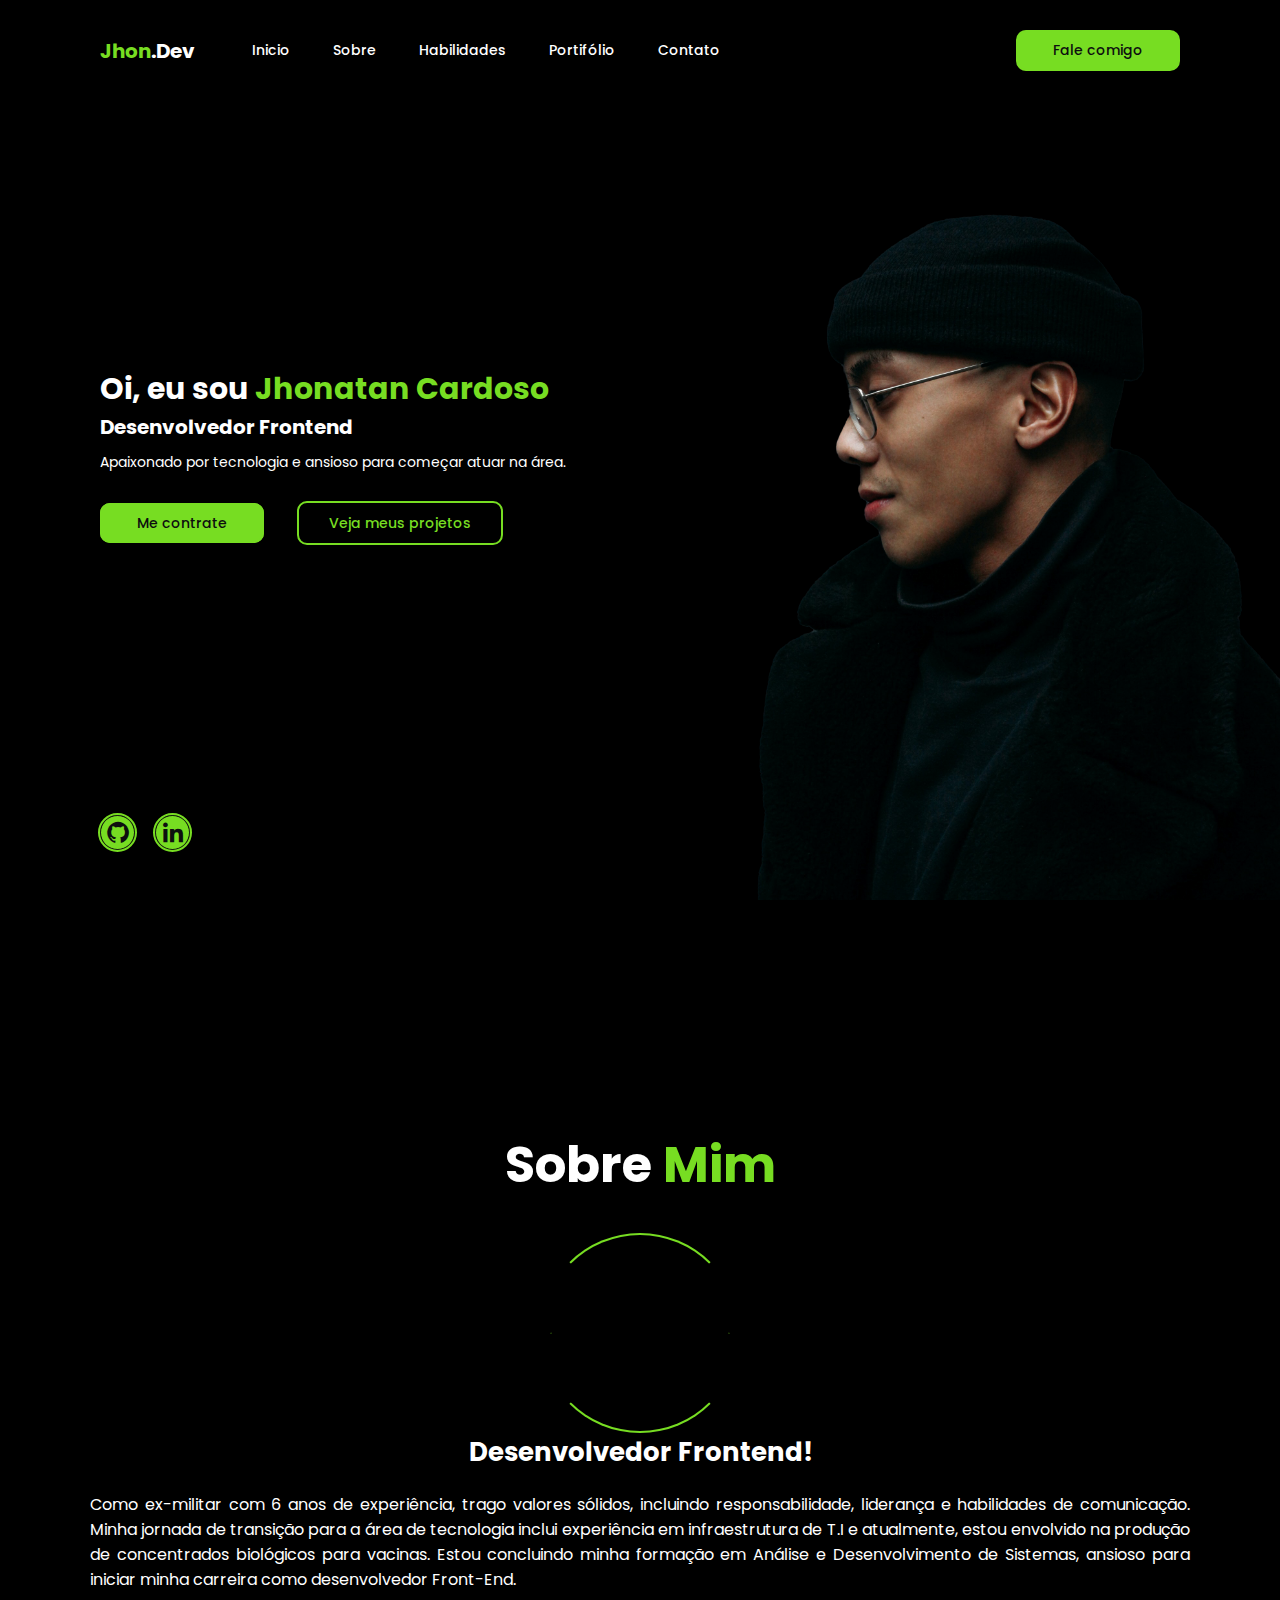
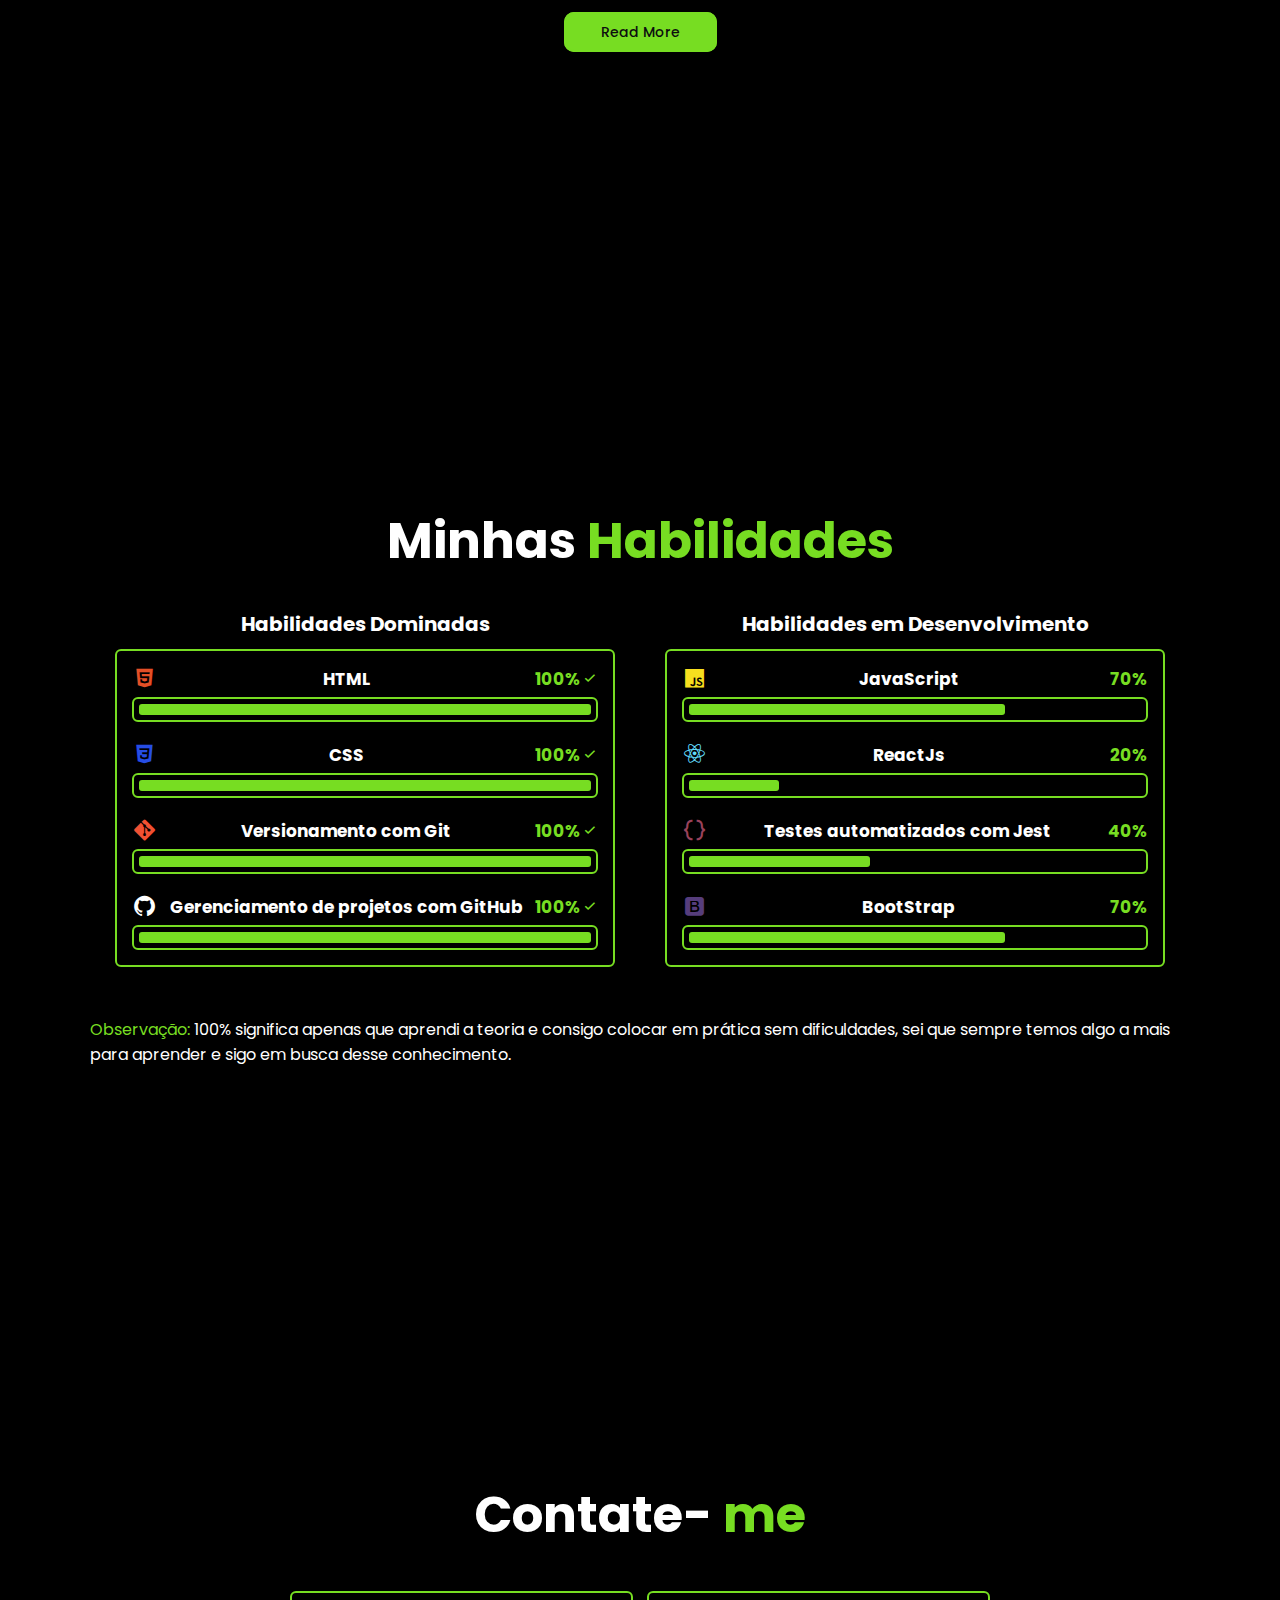
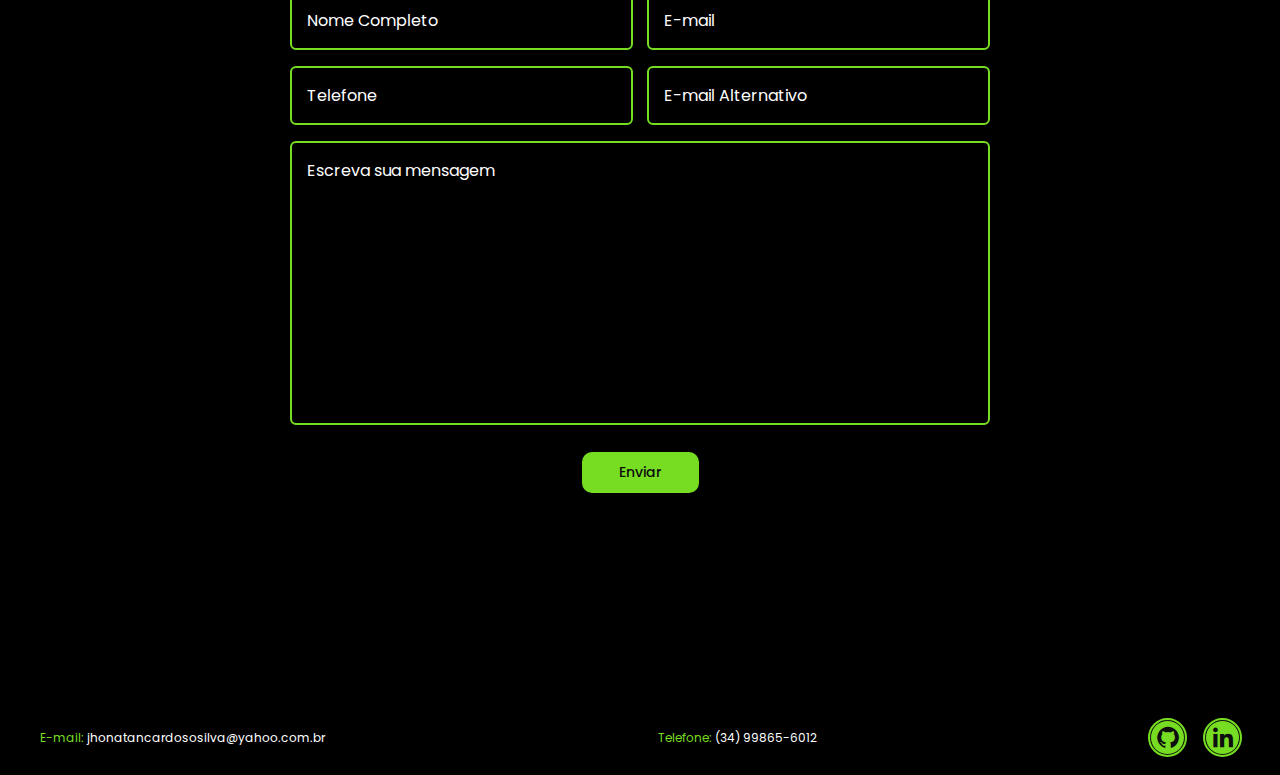
==== index.html @ 16a0ad2d "Reorganização das pastas." ====
<!DOCTYPE html>
<html lang="pt-br">

<head>
    <meta charset="UTF-8">
    <meta name="viewport" content="width=device-width, initial-scale=1.0">

    <link rel="stylesheet" href="./css/style.css">
    <link rel="stylesheet" href="./css/reset.css">
    <link rel="stylesheet" href="https://cdn.jsdelivr.net/npm/boxicons@latest/css/boxicons.min.css">
    <title>Jhonatan Cardoso - Dev FrontEnd</title>
</head>

<body>

    <header>
        <h2 class="logo"><span>Jhon</span>.Dev</h2>
        <nav class="navigation">
            <a href="#home">Inicio</a>
            <a href="#about">Sobre</a>
            <a href="#skills">Habilidades</a>
            <a href="#">Portifólio</a>
            <a href="#contact">Contato</a>
        </nav>
        <a href="#" class="button">Fale comigo</a>
    </header>

    <main class="home" id="home">
        <div class="content">
            <h2>Oi, eu sou <span>Jhonatan Cardoso</span></h2>
            <h4>Desenvolvedor Frontend</h4>
            <p>Apaixonado por tecnologia e ansioso para começar atuar na área.</p>
            <div class="button-group">
                <a class="button" href="#">Me contrate</a>
                <a class="button" href="#">Veja meus projetos</a>
            </div>
            <div class="social-icons">
                <a href="https://github.com/JhonatanDX">
                    <i class='bx bxl-github'></i>
                </a>
                <a href="https://www.linkedin.com/in/jhonatan-cardoso-silva/">
                    <i class='bx bxl-linkedin'></i>
                </a>
            </div>
        </div>
    </main>

    <section class="about" id="about">
        <h2 class="heading">Sobre <span>Mim</span></h2>
        <div class="about-img">
            <img src="./images/second-img.png" alt="">
            <span class="circle"></span>
        </div>
        <div class="about-content">
            <h3>Desenvolvedor Frontend!</h3>
            <p> Como ex-militar com 6 anos de experiência, trago valores sólidos, incluindo responsabilidade, liderança
                e habilidades de comunicação.
                Minha jornada de transição para a área de tecnologia inclui experiência em infraestrutura de T.I
                e atualmente, estou envolvido na produção de concentrados biológicos para vacinas.
                Estou concluindo minha formação em Análise e Desenvolvimento de Sistemas,
                ansioso para iniciar minha carreira como desenvolvedor Front-End.
            </p>
        </div>
        <div class="button-read-more">
            <a href="#" class="button">Read More</a>
        </div>
    </section>

    <section class="skills" id="skills">
        <h2 class="heading"> Minhas <span>Habilidades</span></h2>

        <div class="skills-row">
            <div class="skills-collumn">
                <h3 class="title">Habilidades Dominadas</h3>

                <div class="skills-box">
                    <div class="skills-content">
                        <div class="progress">
                            <h3>
                                <i class='bx bxl-html5'></i>HTML
                                <span>100%<i class='bx bx-check'></i></span>
                            </h3>
                            <div class="bar"><span></span></div>
                        </div>
                        <div class="progress">
                            <h3>
                                <i class='bx bxl-css3'></i>CSS
                                <span>100%<i class='bx bx-check'></i></span>
                            </h3>
                            <div class="bar"><span></span></div>
                        </div>
                        <div class="progress">
                            <h3>
                                <i class='bx bxl-git'></i>Versionamento com Git
                                <span>100%<i class='bx bx-check'></i></span>
                            </h3>
                            <div class="bar"><span></span></div>
                        </div>
                        <div class="progress">
                            <h3>
                                <i class='bx bxl-github'></i>Gerenciamento de projetos com GitHub
                                <span>100%<i class='bx bx-check'></i></span>
                            </h3>
                            <div class="bar"><span></span></div>
                        </div>
                    </div>
                </div>
            </div>


            <div class="skills-collumn">
                <h3 class="title">Habilidades em Desenvolvimento</h3>

                <div class="skills-box">
                    <div class="skills-content">
                        <div class="progress">
                            <h3>
                                <i class='bx bxl-javascript'></i>JavaScript
                                <span>70%</span>
                            </h3>
                            <div class="bar"><span></span></div>
                        </div>

                        <div class="progress">
                            <h3><i class='bx bxl-react'></i>ReactJs
                                <span>20%</span>
                            </h3>
                            <div class="bar"><span></span></div>
                        </div>

                        <div class="progress">
                            <h3>
                                <i class='bx bx-code-curly'></i>Testes automatizados com Jest
                                <span>40%</span>
                            </h3>
                            <div class="bar"><span></span></div>
                        </div>

                        <div class="progress">
                            <h3>
                                <i class='bx bxl-bootstrap'></i>BootStrap
                                <span>70%</span>
                            </h3>
                            <div class="bar"><span></span></div>
                        </div>
                    </div>
                </div>
            </div>

            <p> <span>Observação:</span> 100% significa apenas que aprendi a teoria e consigo colocar em prática sem dificuldades, sei que sempre temos algo a mais para aprender e sigo em busca desse conhecimento. </p>
    </section>

    <section class="contact" id="contact">
        <h2 class="heading">Contate-
            <span>me</span>
        </h2>

        <form action="#">
            <div class="input-box">
                <div class="input-field">
                    <input type="text" placeholder="Nome Completo" required>
                    <span class="focus"></span>
                </div>
                <div class="input-field">
                    <input type="text" placeholder="E-mail" required>
                    <span class="focus"></span>
                </div>
            </div>

            <div class="input-box">
                <div class="input-field">
                    <input type="number" placeholder="Telefone" required>
                    <span class="focus"></span>
                </div>
                <div class="input-field">
                    <input type="text" placeholder="E-mail Alternativo" required>
                    <span class="focus"></span>
                </div>
            </div>

            <div class="textarea-field">
                <textarea name="" id="" cols="30" rows="10" placeholder="Escreva sua mensagem" required></textarea>
                <span class="focus"></span>
            </div>

                <button class="button" type="submit">Enviar</button>
        </form>
    </section>

    <footer class="footer">
        <div class="footer-content">
            <p><span>E-mail:</span> jhonatancardososilva@yahoo.com.br</p>
            <p><span>Telefone:</span> (34) 99865-6012</p>
                <div class="social-icons">
                        <a href="https://github.com/JhonatanDX">
                            <i class='bx bxl-github'></i>
                        </a>
                        <a href="https://www.linkedin.com/in/jhonatan-cardoso-silva/">
                            <i class='bx bxl-linkedin'></i>
                        </a>
                </div>
        </div>
    </footer>

</body>

</html>
---- css/style.css ----
/* Estilização do Header */

header {
    position: fixed;
    top: 0;
    left: 0;
    width: 100%;
    padding: 30px 100px;
    display: flex;
    justify-content: space-between;
    align-items: center;
    z-index: 100;
    background: var(--cor-background);
}

header .logo {
    font-size: 2rem;
    color: var(--cor-secundaria);
    cursor: default;
}

header .navigation {
    margin-left: -200px;
}

header .navigation a {
    font-size: 1.4rem;
    color: var(--cor-secundaria);
    margin-right: 40px;
    font-weight: 500;
}

header .navigation a:hover {
    color: var(--cor-primaria);
    transition: 0.3s;
}

span {
    color: var(--cor-primaria);
}

.button {
    color: var(--cor-terciaria);
    padding: 8px 35px;
    background-color: var(--cor-primaria);
    border: 2px solid var(--cor-primaria);
    border-radius: 10px;
    font-size: 1.4rem;
    font-weight: 500;
    transition: 0.3s;
    cursor: pointer;
}

.button:hover {
    color: var(--cor-primaria);
    background-color: transparent;
}

/* Estilização da section home */

.home {
    position: relative;
    width: 100%;
    height: 100vh;
    background: url('../images/first-img.png');
    background-color: var(--cor-background);
    background-size: contain;
    background-repeat: no-repeat;
    background-position: right;
    display: flex;
    align-items: center;
    padding: 30px 100px;
}

.home .content {
    max-width: 500px;
    color: var(--cor-secundaria);
}

.home .content p {
    font-size: 1.4rem;
    padding: 10px 0 40px 0;
}

.home .content h2 {
    font-size: 3rem;
}

.home .content h2 span {
    color: var(--cor-primaria);
}

.home .content h4 {
    font-size: 2rem;
}

.home .content .button-group .button:nth-child(2) {
    color: var(--cor-primaria);
    background: transparent;
    margin-left: 30px;
    padding: 10px 30px;
}

.home .content .button-group .button:hover:nth-child(2) {
    color: var(--cor-terciaria);
    background: var(--cor-primaria);
}

.home .content .social-icons {
    position: absolute;
    bottom: 50px;
}

.social-icons {
    display: flex;
    font-size: 2.6rem;
    gap: 20px;
}

.social-icons a {
    display: inline-block;
    width: 35px;
    height: 35px;
    background: var(--cor-primaria);
    border-radius: 50%;
    text-align: center;
    border: 1px solid var(--cor-terciaria);
    outline: 2px solid var(--cor-primaria);
    transition: 0.3s;
}

.social-icons a:hover {
    transform: translateY(-5px);
}

.social-icons a i {
    color: var(--cor-terciaria);
}

/* Estilização da section about */

.about {
    display: flex;
    flex-direction: column;
    justify-content: center;
    align-items: center;
    width: 100%;
    height: calc(100vh + 100px);
    background: var(--cor-background);
    padding-bottom: 60px;
    color: var(--cor-secundaria);
}

.heading {
    font-size: 5rem;
    padding: 30px 0;
    text-align: center;
}

.about-img {
    position: relative;
    width: 200px;
    height: 200px;
    border-radius: 50%;
    display: flex;
    justify-content: center;
    align-items: center;
}

.about-img img {
    width: 90%;
    border-radius: 50%;
    border-left: 2px solid var(--cor-primaria);
    border-right: 2px solid var(--cor-primaria);
    border-top: 2px solid var(--cor-background);
    border-bottom: 2px solid var(--cor-background);
}

.about-img .circle {
    position: absolute;
    top: 50%;
    left: 50%;
    transform: translate(-50%, -50%) rotate(0);
    width: 100%;
    height: 100%;
    border-radius: 50%;
    border-left: 2px solid var(--cor-background);
    border-right: 2px solid var(--cor-background);
    border-top: 2px solid var(--cor-primaria);
    border-bottom: 2px solid var(--cor-primaria);
}

.about-content {
    text-align: justify;
}

.about-content h3 {
    text-align: center;
    font-size: 2.6rem;
}

.about-content p {
    font-size: 1.6rem;
    margin: 20px 0 30px 0;
    max-width: 1100px;
}

/* Estilização da section Skills */

.skills {
    display: flex;
    flex-direction: column;
    justify-content: center;
    width: 100%;
    height: calc(100vh + 100px);
    background: var(--cor-background);
    padding-bottom: 60px;
    color: var(--cor-secundaria);
}

.skills p {
    max-width: 1100px;
    font-size: 1.6rem;
}

.skills .skills-row {
    display: flex;
    flex-wrap: wrap;
    gap: 50px;
    align-items: center;
    justify-content: center;
}

.skills-row .skills-conlunm {
    flex: 1 1 400px;
}

.skills-collumn .title {
    font-size: 2rem;
    margin: 0 0 10px;
    text-align: center;
}

.skills-box .skills-content {
    min-width: 500px;
    position: relative;
    border: 2px solid var(--cor-primaria);
    border-radius: 6px;
    padding: 5px 15px;
    z-index: 1;
    overflow: hidden;
}

.skills-box .skills-content::before {
    content: ' ';
    position: absolute;
    top: 0;
    left: 0;
    width: 0;
    height: 100%;
    background-color: var(--cor-terciaria);
    z-index: -1;
    transition: 0.5s;
}

.skills-box .skills-content:hover::before {
    width: 100%;
}

.bxl-javascript {
    color: #f7df1e;
    font-size: 25px;
}

.bxl-react {
    color: #61dafb;
    font-size: 25px;
}

.bx-code-curly {
    color: #99425b;
    font-size: 25px;
}

.bxl-bootstrap {
    color: #563d7c;
    font-size: 25px;
}

.bxl-html5 {
    color: #e34f26;
    font-size: 25px;
}

.bxl-css3 {
    color: #264de4;
    font-size: 25px;
}

.bxl-git {
    color: #f05032;
    font-size: 25px;
}

.progress h3 .bxl-github {
    color: #fff;
    font-size: 25px;
}

.skills-content .progress {
    padding: 10px 0;

}

.skills-content .progress h3 {
    font-size: 1.7rem;
    display: flex;
    margin-bottom: 5px;
    justify-content: space-between;
}

.skills-content .progress h3 span {
    color: var(--cor-primaria);
}

.skills-content .progress .bar {
    height: 25px;
    border-radius: 6px;
    border: 2px solid var(--cor-primaria);
    padding: 5px;
}

.skills-content .progress .bar  span {
    display: block;
    height: 100%;
    border-radius: 3px;
    background: var(--cor-primaria);
}

.skills-collumn:nth-child(2) .skills-content .progress:nth-child(1) .bar span {
    width: 70%;
}

.skills-collumn:nth-child(2) .skills-content .progress:nth-child(2) .bar span {
    width: 20%;
}

.skills-collumn:nth-child(2) .skills-content .progress:nth-child(3) .bar span {
    width: 40%;
}

.skills-collumn:nth-child(2) .skills-content .progress:nth-child(4) .bar span {
    width: 70%;
}

.contact {
    display: flex;
    flex-direction: column;
    justify-content: center;
    width: 100%;
    height: calc(100vh + 100px);
    padding-bottom: 60px;
    background: var(--cor-background);
    color: var(--cor-secundaria);
}

.contact form {
    max-width: 700px;
    margin: 0 auto;
    text-align: center;
}

.contact form .input-box {
    position: relative;
    display: flex;
    justify-content: space-between;
    flex-wrap: wrap;
}

.contact form .input-box .input-field {
    position: relative;
    width: 49%;
    margin: 8px 0;
    z-index: 1;
}

.contact form .input-box .input-field input,
.contact form .textarea-field textarea {
    width: 100%;
    height: 100%;
    padding: 15px;
    font-size: 1.6rem;
    color: var(--cor-secundaria);
    background: transparent;
    border-radius: 6px;
    border: 2px solid var(--cor-primaria);
}

.contact form .input-box .input-field input::placeholder,
.contact form .textarea-field textarea::placeholder {
    color: var(--cor-secundaria);
}

.contact form .focus {
    position: absolute;
    top: 0;
    left: 0;
    width: 0;
    height: 100%;
    background: var(--cor-terciaria);
    border-radius: 6px;
    transition: 0.5s;
    z-index: -1;
}

.contact form .input-box .input-field input:focus~.focus,
.contact form .input-box .input-field input:valid~.focus,
.contact form .textarea-field textarea:focus~.focus,
.contact form .textarea-field textarea:valid~.focus {
    width: 100%;
}

.contact form .textarea-field {
    position: relative;
    margin: 8px 0 27px 0;
    display: flex;
    z-index: 1;
}

.contact form .textarea-field textarea {
    resize: none;
}

.footer {
    display: flex;
    justify-content: center;
    align-items: center;
    background: var(--cor-background);
    color: var(--cor-secundaria);
    font-size: 1.2rem;
}

.footer .footer-content {
    width: 100%;
    display: flex;
    align-items: center;
    justify-content: space-between;
    gap: 100px;
    padding: 20px 40px;
}
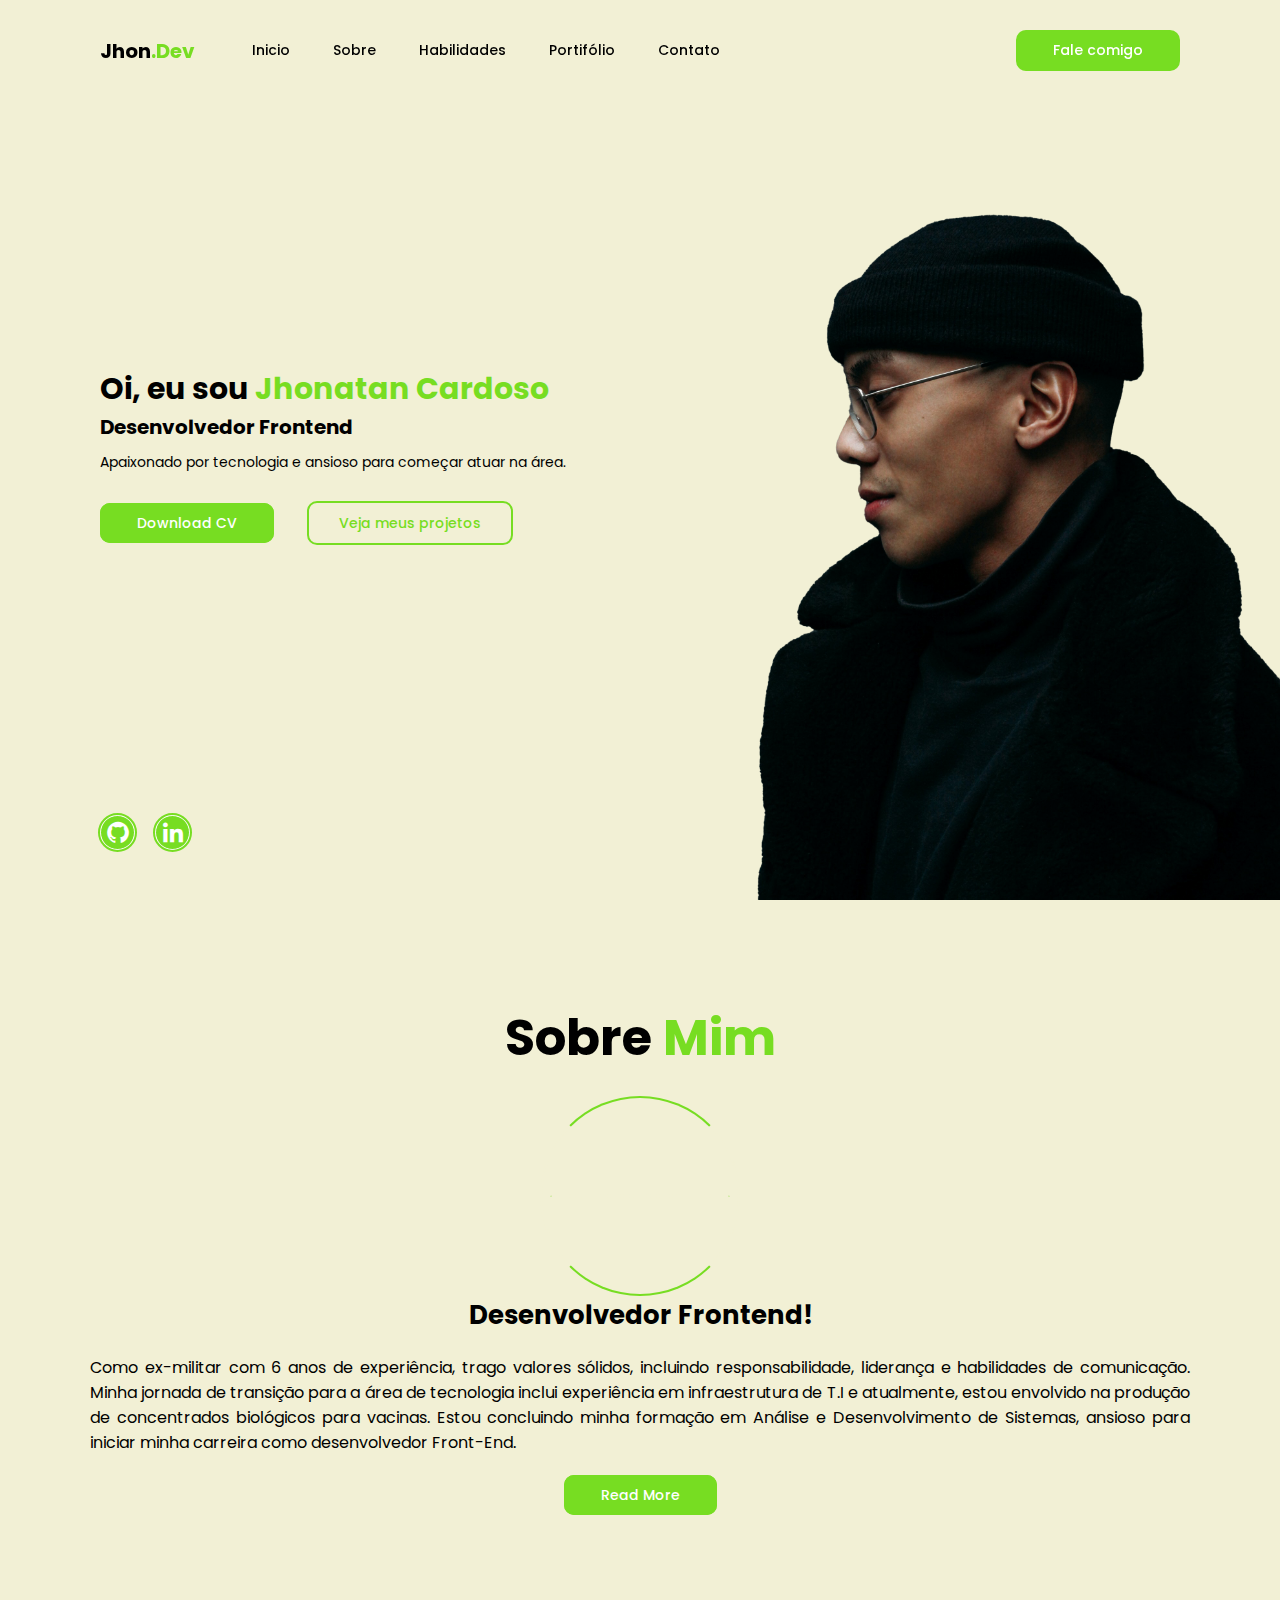
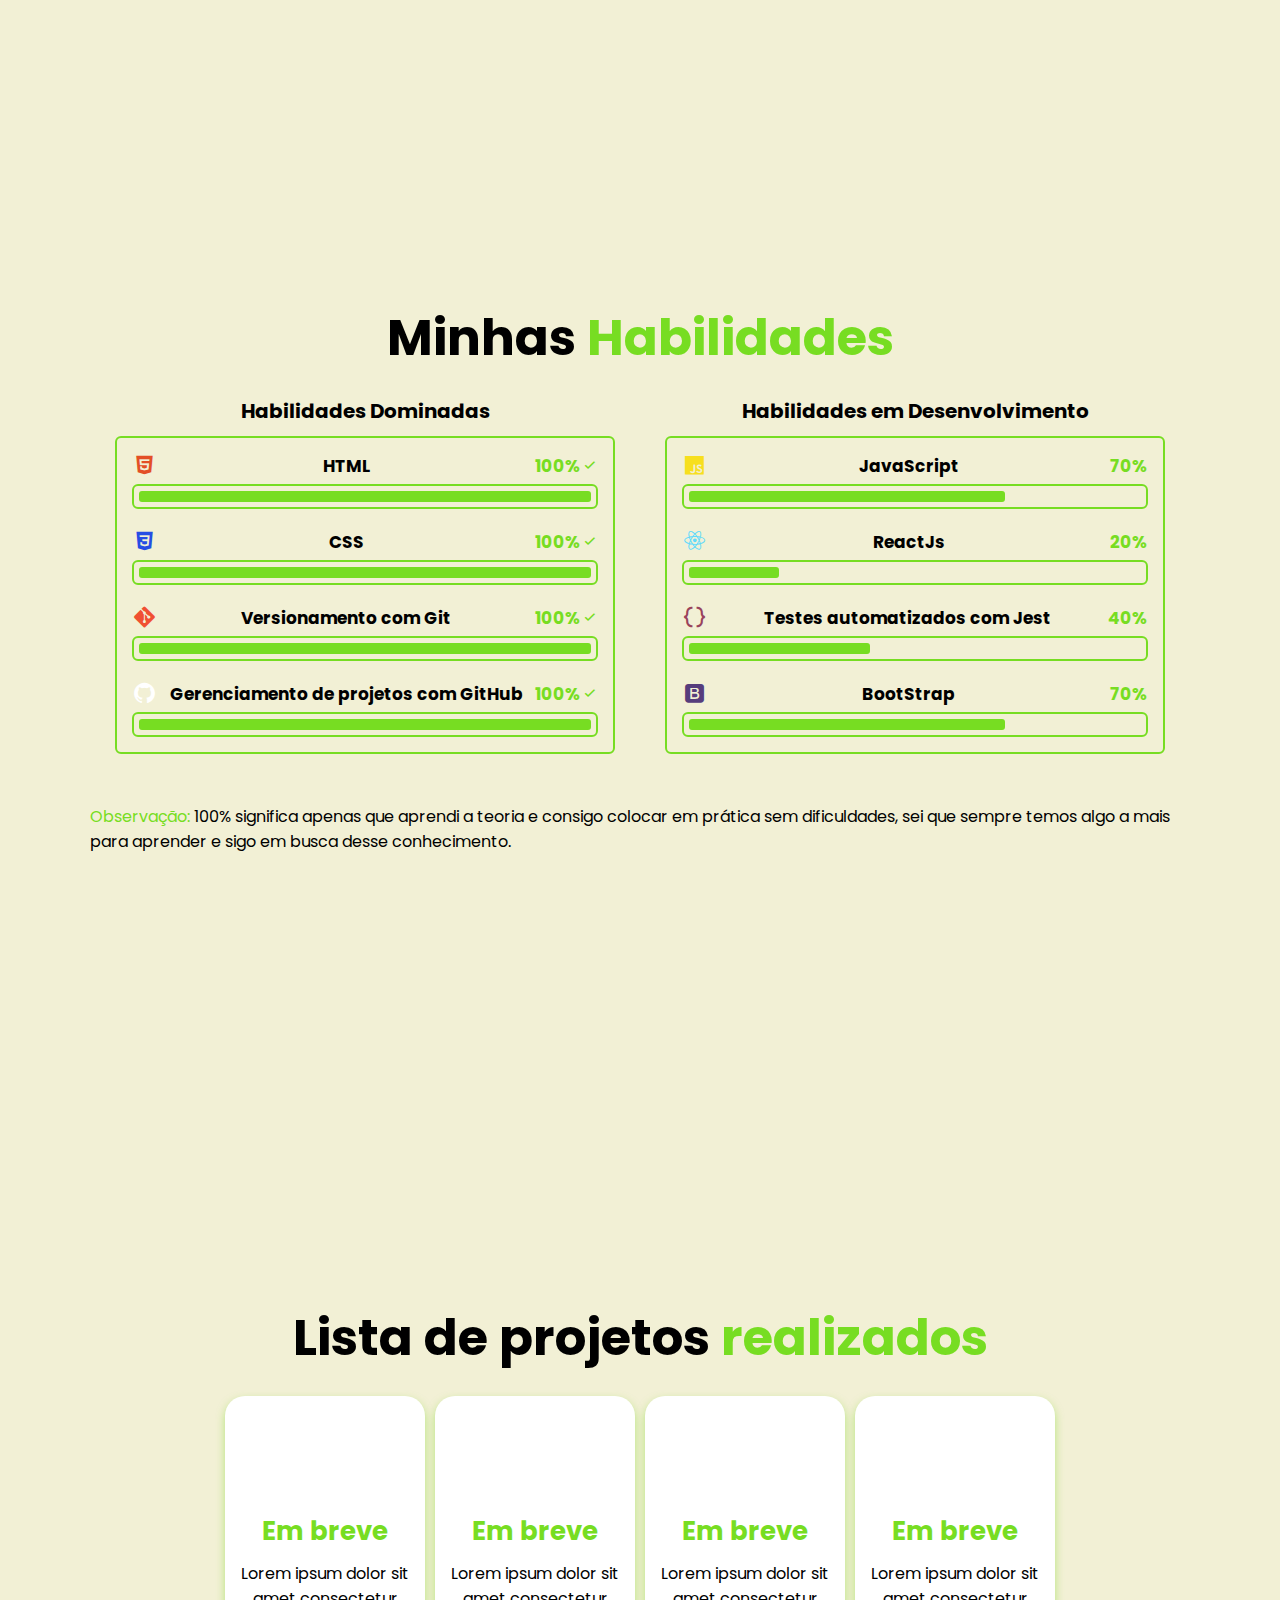
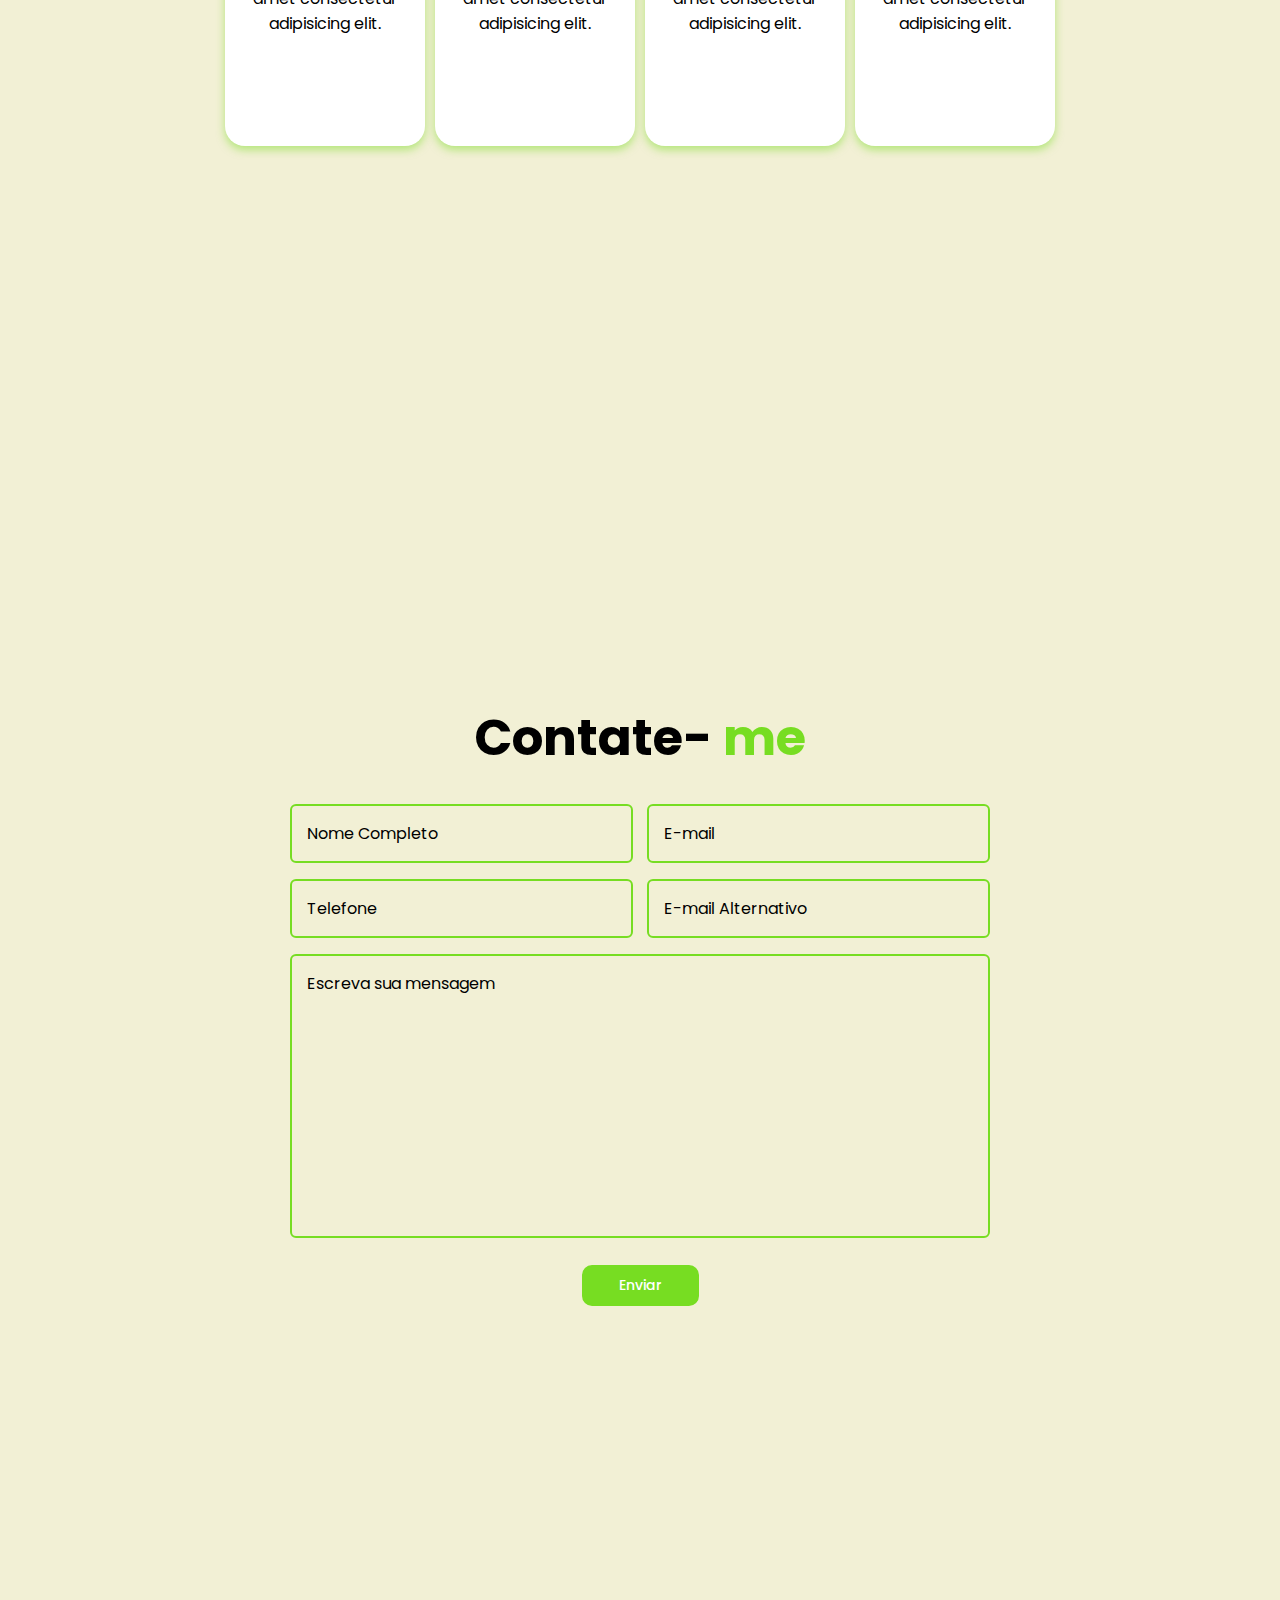
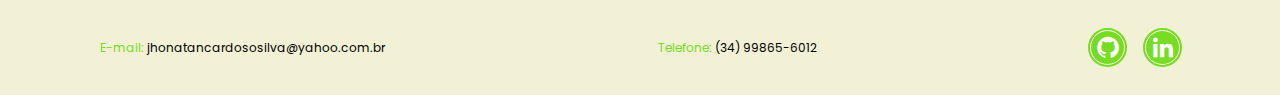
==== commit c416f856: "Adicionado um efeito em JS para manter a barra de navegação em cor diferente durante a rolagem e cor" ====
--- a/index.html
+++ b/index.html
@@ -13,16 +13,16 @@
 
 <body>
 
-    <header>
-        <h2 class="logo"><span>Jhon</span>.Dev</h2>
+    <header class="header">
+        <h2 class="logo">Jhon<span>.Dev</span></h2>
         <nav class="navigation">
             <a href="#home">Inicio</a>
             <a href="#about">Sobre</a>
             <a href="#skills">Habilidades</a>
-            <a href="#">Portifólio</a>
+            <a href="#portifolio">Portifólio</a>
             <a href="#contact">Contato</a>
         </nav>
-        <a href="#" class="button">Fale comigo</a>
+        <a href="https://api.whatsapp.com/send?phone=+55(34) 99865-6012&text=Olá, estava olhando seu portfólio e tenho interesse em realizar uma entrevista." class="button" target="_blank"> Fale comigo</a>
     </header>
 
     <main class="home" id="home">
@@ -31,14 +31,14 @@
             <h4>Desenvolvedor Frontend</h4>
             <p>Apaixonado por tecnologia e ansioso para começar atuar na área.</p>
             <div class="button-group">
-                <a class="button" href="#">Me contrate</a>
-                <a class="button" href="#">Veja meus projetos</a>
+                <a class="button" href="#">Download CV</a>
+                <a class="button" href="#portifolio">Veja meus projetos</a>
             </div>
             <div class="social-icons">
-                <a href="https://github.com/JhonatanDX">
+                <a href="https://github.com/JhonatanDX" target="_blank">
                     <i class='bx bxl-github'></i>
                 </a>
-                <a href="https://www.linkedin.com/in/jhonatan-cardoso-silva/">
+                <a href="https://www.linkedin.com/in/jhonatan-cardoso-silva/" target="_blank">
                     <i class='bx bxl-linkedin'></i>
                 </a>
             </div>
@@ -149,6 +149,44 @@
 
             <p> <span>Observação:</span> 100% significa apenas que aprendi a teoria e consigo colocar em prática sem dificuldades, sei que sempre temos algo a mais para aprender e sigo em busca desse conhecimento. </p>
     </section>
+
+    <section class="portifolio-section" id="portifolio">
+        <h2 class="heading">Lista de projetos <span>realizados</span></h2>
+            <div class="cards">
+                <div class="card text-card">
+                    <h3>
+                        Em breve
+                    </h3>
+                    <p>
+                        Lorem ipsum dolor sit amet consectetur adipisicing elit.
+                    </p>
+                </div>
+                <div class="card text-card">
+                    <h3>
+                        Em breve
+                    </h3>
+                    <p>
+                        Lorem ipsum dolor sit amet consectetur adipisicing elit.
+                    </p>
+                </div>
+                <div class="card text-card">
+                    <h3>
+                        Em breve
+                    </h3>
+                    <p>
+                        Lorem ipsum dolor sit amet consectetur adipisicing elit.
+                    </p>
+                </div>
+                <div class="card text-card">
+                    <h3>
+                        Em breve
+                    </h3>
+                    <p>
+                        Lorem ipsum dolor sit amet consectetur adipisicing elit.
+                    </p>
+                </div>
+            </div>
+        </section>
 
     <section class="contact" id="contact">
         <h2 class="heading">Contate-
@@ -201,7 +239,7 @@
                 </div>
         </div>
     </footer>
-
+    <script src="./js/index.js"></script>
 </body>
 
 </html>--- a/css/style.css
+++ b/css/style.css
@@ -1,6 +1,6 @@
 /* Estilização do Header */
 
-header {
+.header {
     position: fixed;
     top: 0;
     left: 0;
@@ -10,12 +10,29 @@
     justify-content: space-between;
     align-items: center;
     z-index: 100;
-    background: var(--cor-background);
+    transition: 0.5s;
+    color: var(--cor-secundaria);
+}
+
+.header.onscroll {
+    background-color: var(--cor-secundaria);
+}
+
+.header.onscroll .navigation a {
+    color: var(--cor-terciaria);
+}
+
+.header.onscroll .navigation a:hover {
+    color: var(--cor-primaria);
+    transition: 0.3s;
+}
+
+.header.onscroll .logo {
+    color: var(--cor-terciaria);
 }
 
 header .logo {
     font-size: 2rem;
-    color: var(--cor-secundaria);
     cursor: default;
 }
 
@@ -25,9 +42,9 @@
 
 header .navigation a {
     font-size: 1.4rem;
-    color: var(--cor-secundaria);
     margin-right: 40px;
     font-weight: 500;
+    color: var(--cor-secundaria);
 }
 
 header .navigation a:hover {
@@ -142,18 +159,16 @@
 .about {
     display: flex;
     flex-direction: column;
-    justify-content: center;
-    align-items: center;
-    width: 100%;
-    height: calc(100vh + 100px);
+    align-items: center;
+    width: 100%;
+    height: 100vh;
     background: var(--cor-background);
-    padding-bottom: 60px;
     color: var(--cor-secundaria);
 }
 
 .heading {
     font-size: 5rem;
-    padding: 30px 0;
+    margin: 100px 0 20px 0;
     text-align: center;
 }
 
@@ -210,11 +225,9 @@
 .skills {
     display: flex;
     flex-direction: column;
-    justify-content: center;
     width: 100%;
     height: calc(100vh + 100px);
     background: var(--cor-background);
-    padding-bottom: 60px;
     color: var(--cor-secundaria);
 }
 
@@ -353,10 +366,61 @@
     width: 70%;
 }
 
+/* Estilização da section portifolio */
+
+.portifolio-section {
+    display: flex;
+    flex-direction: column;
+    width: 100%;
+    height: calc(100vh + 100px);
+    background: var(--cor-background);
+    color: var(--cor-secundaria);
+}
+
+.portifolio-section h2 span {
+    color: var(--cor-primaria);
+}
+
+.portifolio-section .cards {
+    display: flex;
+    justify-content: center;
+    align-items: center;
+    gap: 10px;
+}
+
+.card {
+    display: flex;
+    flex-direction: column;
+    align-items: center;
+    justify-content: center;
+    box-shadow: 0 4px 8px rgba(119, 221, 34, 0.5);
+    text-align: center;
+    width: 200px;
+    height: 350px;
+    border-radius: 20px;
+    background-color: white;
+    padding-top: 5px;
+}
+
+.text-card p {
+    font-size: 16px;
+    color: var(--cor-secundaria);
+    text-align: center;
+    margin: 5px 5px;
+}
+
+.text-card h3 {
+    font-size: 26px;
+    color: var(--cor-primaria);
+    text-align: center;
+    padding: 5px;
+}
+
+/* Estilização da section contact */
+
 .contact {
     display: flex;
     flex-direction: column;
-    justify-content: center;
     width: 100%;
     height: calc(100vh + 100px);
     padding-bottom: 60px;
@@ -431,6 +495,8 @@
     resize: none;
 }
 
+/* Estilização do footer */
+
 .footer {
     display: flex;
     justify-content: center;
@@ -445,6 +511,5 @@
     display: flex;
     align-items: center;
     justify-content: space-between;
-    gap: 100px;
-    padding: 20px 40px;
+    padding: 30px 100px;
 }